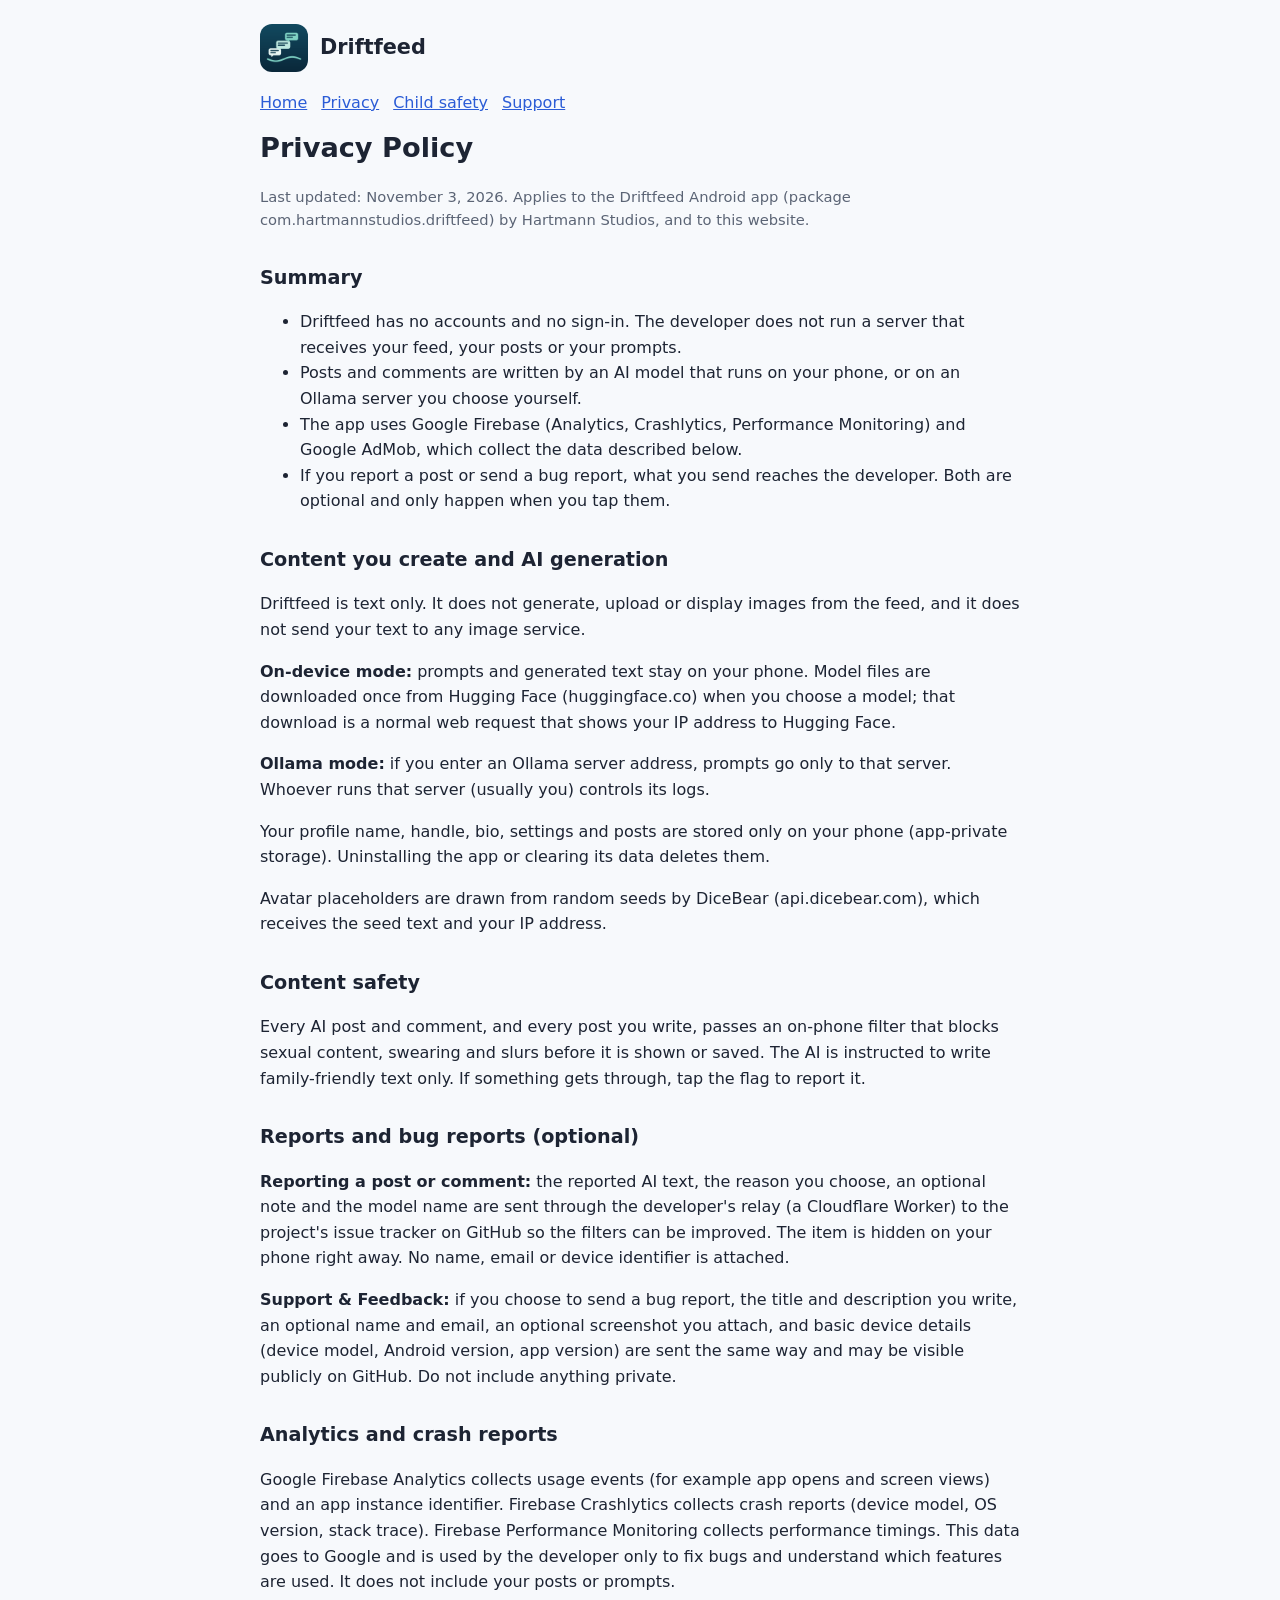
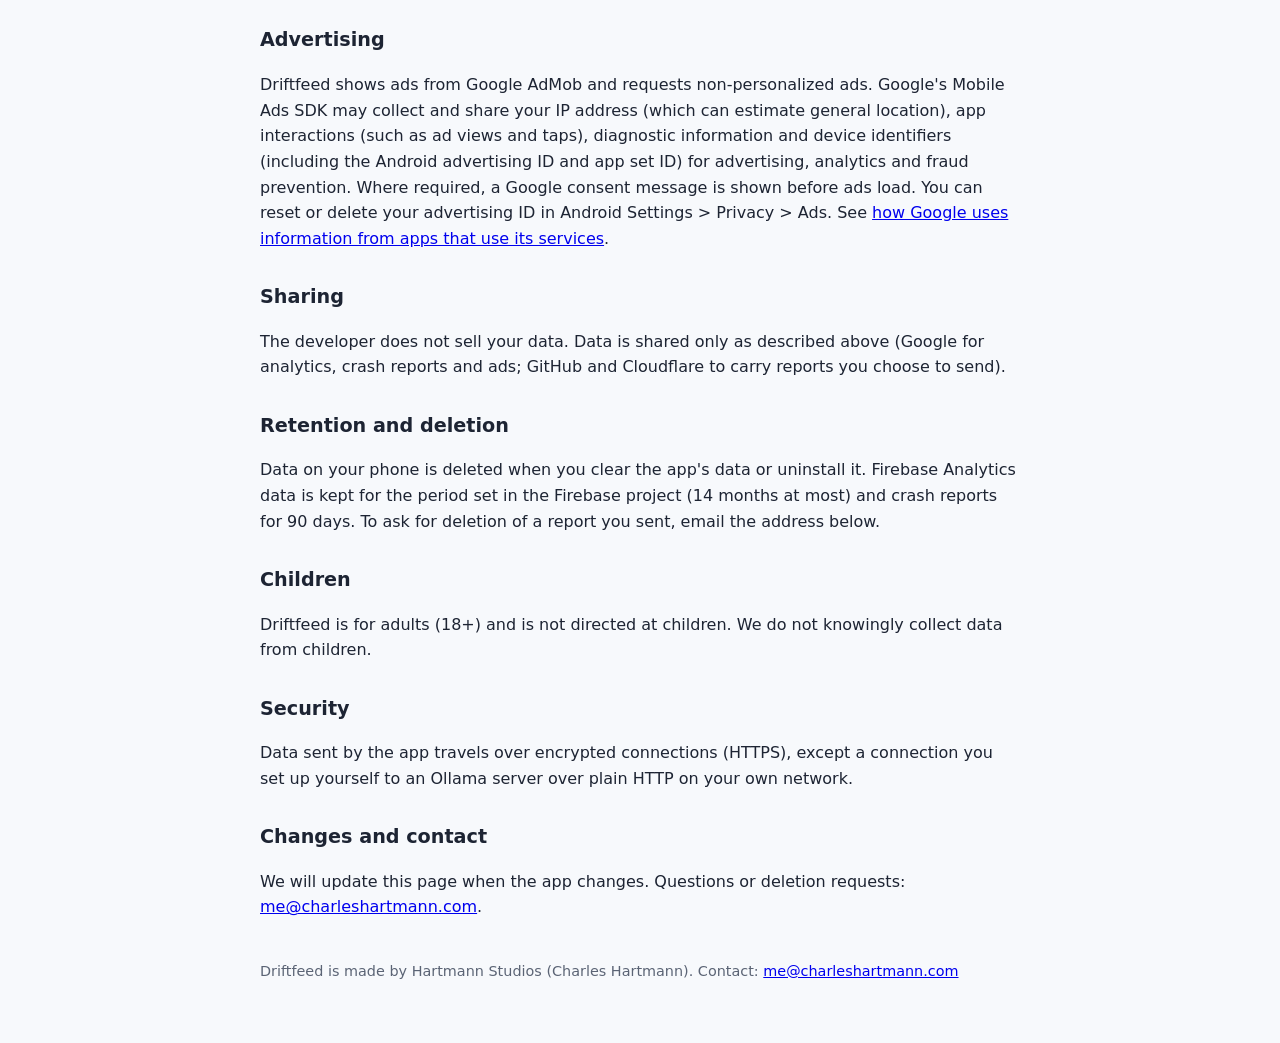
==== privacy/index.html @ 32bdaf29 "Driftfeed site: home, privacy policy, child safety, support" ====
<!doctype html><html lang="en"><head><meta charset="utf-8"><meta name="viewport" content="width=device-width,initial-scale=1">
<title>Privacy Policy - Driftfeed</title><link rel="stylesheet" href="../styles.css"><link rel="icon" href="../icon.png"></head><body>
<header><img src="../icon.png" alt=""><a href="../">Driftfeed</a></header>
<nav><a href="../">Home</a><a href="../privacy/">Privacy</a><a href="../child-safety/">Child safety</a><a href="../support/">Support</a></nav>
<h1>Privacy Policy</h1>
<p class="meta">Last updated: November 3, 2026. Applies to the Driftfeed Android app (package com.hartmannstudios.driftfeed) by Hartmann Studios, and to this website.</p>
<h2>Summary</h2>
<ul><li>Driftfeed has no accounts and no sign-in. The developer does not run a server that receives your feed, your posts or your prompts.</li>
<li>Posts and comments are written by an AI model that runs on your phone, or on an Ollama server you choose yourself.</li>
<li>The app uses Google Firebase (Analytics, Crashlytics, Performance Monitoring) and Google AdMob, which collect the data described below.</li>
<li>If you report a post or send a bug report, what you send reaches the developer. Both are optional and only happen when you tap them.</li></ul>
<h2>Content you create and AI generation</h2>
<p>Driftfeed is text only. It does not generate, upload or display images from the feed, and it does not send your text to any image service.</p>
<p><b>On-device mode:</b> prompts and generated text stay on your phone. Model files are downloaded once from Hugging Face (huggingface.co) when you choose a model; that download is a normal web request that shows your IP address to Hugging Face.</p>
<p><b>Ollama mode:</b> if you enter an Ollama server address, prompts go only to that server. Whoever runs that server (usually you) controls its logs.</p>
<p>Your profile name, handle, bio, settings and posts are stored only on your phone (app-private storage). Uninstalling the app or clearing its data deletes them.</p>
<p>Avatar placeholders are drawn from random seeds by DiceBear (api.dicebear.com), which receives the seed text and your IP address.</p>
<h2>Content safety</h2>
<p>Every AI post and comment, and every post you write, passes an on-phone filter that blocks sexual content, swearing and slurs before it is shown or saved. The AI is instructed to write family-friendly text only. If something gets through, tap the flag to report it.</p>
<h2>Reports and bug reports (optional)</h2>
<p><b>Reporting a post or comment:</b> the reported AI text, the reason you choose, an optional note and the model name are sent through the developer's relay (a Cloudflare Worker) to the project's issue tracker on GitHub so the filters can be improved. The item is hidden on your phone right away. No name, email or device identifier is attached.</p>
<p><b>Support &amp; Feedback:</b> if you choose to send a bug report, the title and description you write, an optional name and email, an optional screenshot you attach, and basic device details (device model, Android version, app version) are sent the same way and may be visible publicly on GitHub. Do not include anything private.</p>
<h2>Analytics and crash reports</h2>
<p>Google Firebase Analytics collects usage events (for example app opens and screen views) and an app instance identifier. Firebase Crashlytics collects crash reports (device model, OS version, stack trace). Firebase Performance Monitoring collects performance timings. This data goes to Google and is used by the developer only to fix bugs and understand which features are used. It does not include your posts or prompts.</p>
<h2>Advertising</h2>
<p>Driftfeed shows ads from Google AdMob and requests non-personalized ads. Google's Mobile Ads SDK may collect and share your IP address (which can estimate general location), app interactions (such as ad views and taps), diagnostic information and device identifiers (including the Android advertising ID and app set ID) for advertising, analytics and fraud prevention. Where required, a Google consent message is shown before ads load. You can reset or delete your advertising ID in Android Settings &gt; Privacy &gt; Ads. See <a href="https://policies.google.com/technologies/partner-sites">how Google uses information from apps that use its services</a>.</p>
<h2>Sharing</h2>
<p>The developer does not sell your data. Data is shared only as described above (Google for analytics, crash reports and ads; GitHub and Cloudflare to carry reports you choose to send).</p>
<h2>Retention and deletion</h2>
<p>Data on your phone is deleted when you clear the app's data or uninstall it. Firebase Analytics data is kept for the period set in the Firebase project (14 months at most) and crash reports for 90 days. To ask for deletion of a report you sent, email the address below.</p>
<h2>Children</h2>
<p>Driftfeed is for adults (18+) and is not directed at children. We do not knowingly collect data from children.</p>
<h2>Security</h2>
<p>Data sent by the app travels over encrypted connections (HTTPS), except a connection you set up yourself to an Ollama server over plain HTTP on your own network.</p>
<h2>Changes and contact</h2>
<p>We will update this page when the app changes. Questions or deletion requests: <a href="mailto:me@charleshartmann.com">me@charleshartmann.com</a>.</p>
<footer>Driftfeed is made by Hartmann Studios (Charles Hartmann). Contact: <a href="mailto:me@charleshartmann.com">me@charleshartmann.com</a></footer></body></html>
---- styles.css ----
body{font-family:system-ui,-apple-system,Segoe UI,Roboto,sans-serif;max-width:760px;margin:0 auto;padding:24px 18px 60px;color:#1d2433;line-height:1.6;background:#f7f9fc}
header{display:flex;align-items:center;gap:12px;margin-bottom:18px}header img{width:48px;height:48px;border-radius:12px}
header a{color:inherit;text-decoration:none;font-weight:700;font-size:1.3rem}nav a{margin-right:14px;color:#2b5cd6}
h1{font-size:1.7rem;margin:.4em 0}h2{font-size:1.2rem;margin-top:1.6em}.meta{color:#5b6475;font-size:.92rem}
.card{background:#fff;border-radius:14px;padding:16px 18px;box-shadow:0 1px 3px rgba(0,0,0,.08);margin:14px 0}
.soon{display:inline-block;background:#e6edff;color:#2b4fb3;border-radius:999px;padding:4px 12px;font-weight:600}
footer{margin-top:40px;color:#5b6475;font-size:.9rem}
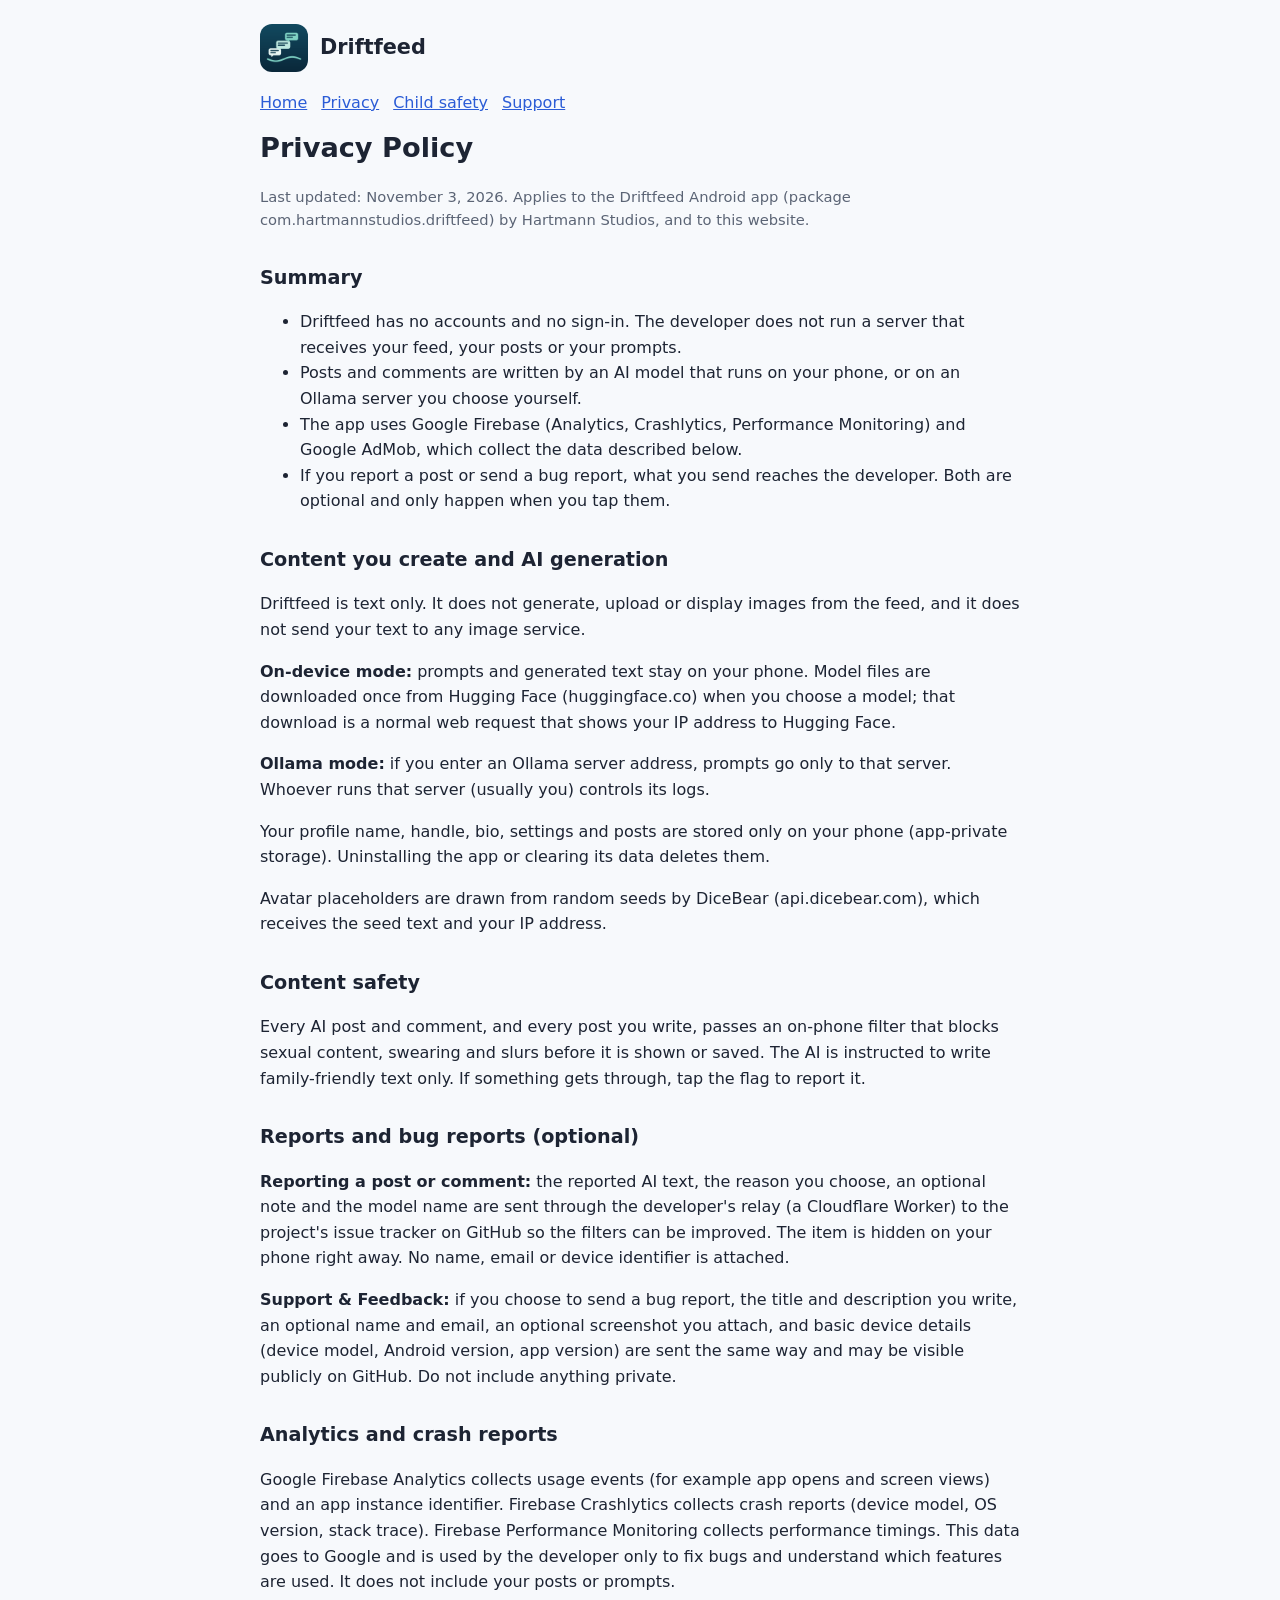
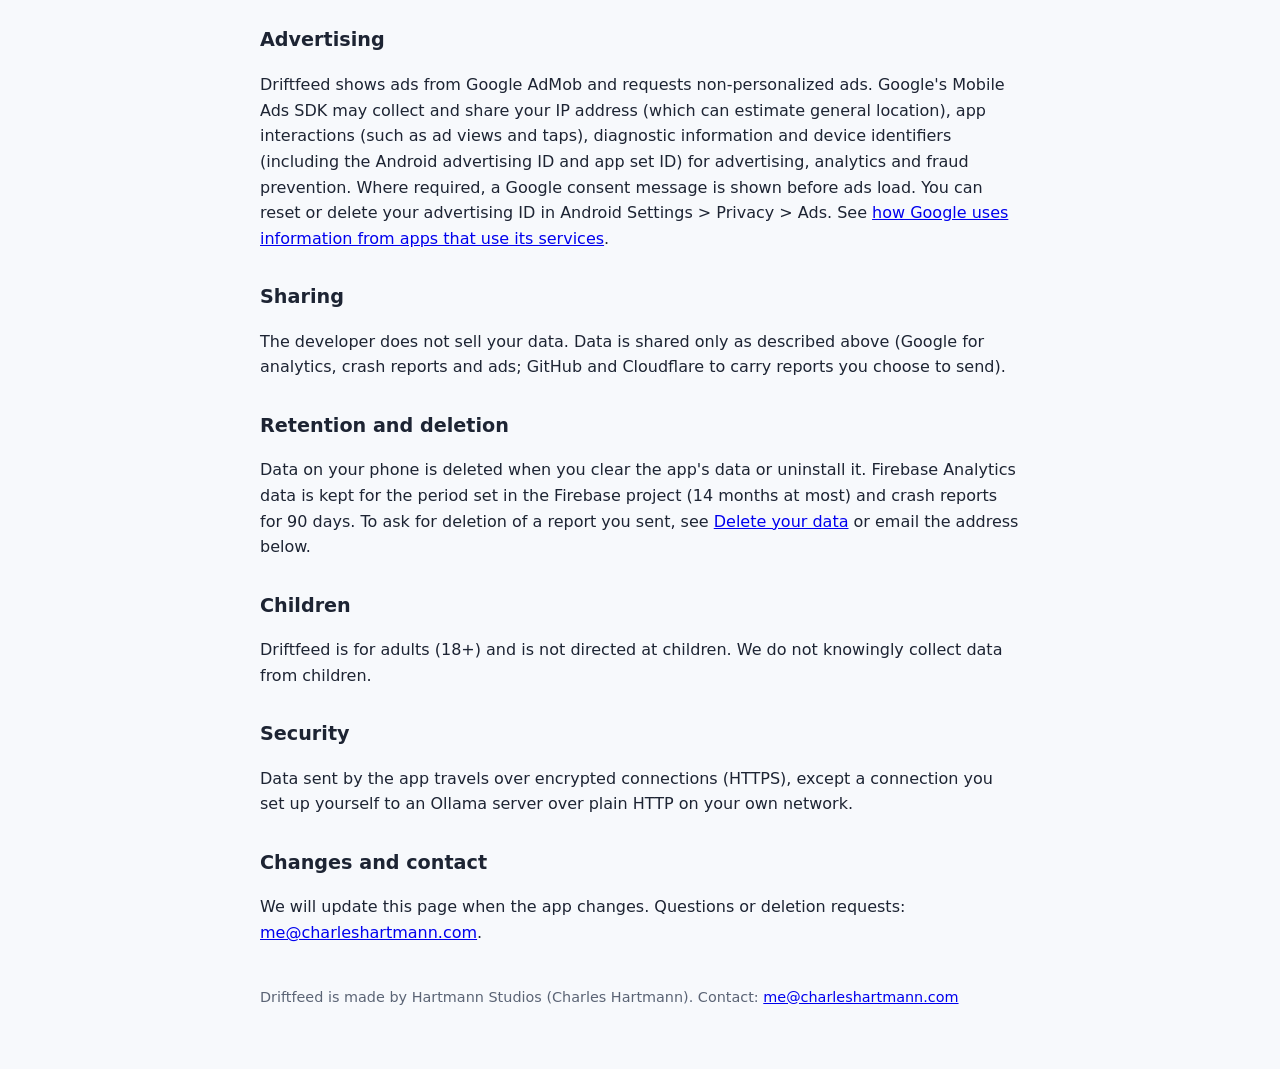
==== commit 3df04dc0: "Add data deletion page" ====
--- a/privacy/index.html
+++ b/privacy/index.html
@@ -27,7 +27,7 @@
 <h2>Sharing</h2>
 <p>The developer does not sell your data. Data is shared only as described above (Google for analytics, crash reports and ads; GitHub and Cloudflare to carry reports you choose to send).</p>
 <h2>Retention and deletion</h2>
-<p>Data on your phone is deleted when you clear the app's data or uninstall it. Firebase Analytics data is kept for the period set in the Firebase project (14 months at most) and crash reports for 90 days. To ask for deletion of a report you sent, email the address below.</p>
+<p>Data on your phone is deleted when you clear the app's data or uninstall it. Firebase Analytics data is kept for the period set in the Firebase project (14 months at most) and crash reports for 90 days. To ask for deletion of a report you sent, see <a href="../delete/">Delete your data</a> or email the address below.</p>
 <h2>Children</h2>
 <p>Driftfeed is for adults (18+) and is not directed at children. We do not knowingly collect data from children.</p>
 <h2>Security</h2>
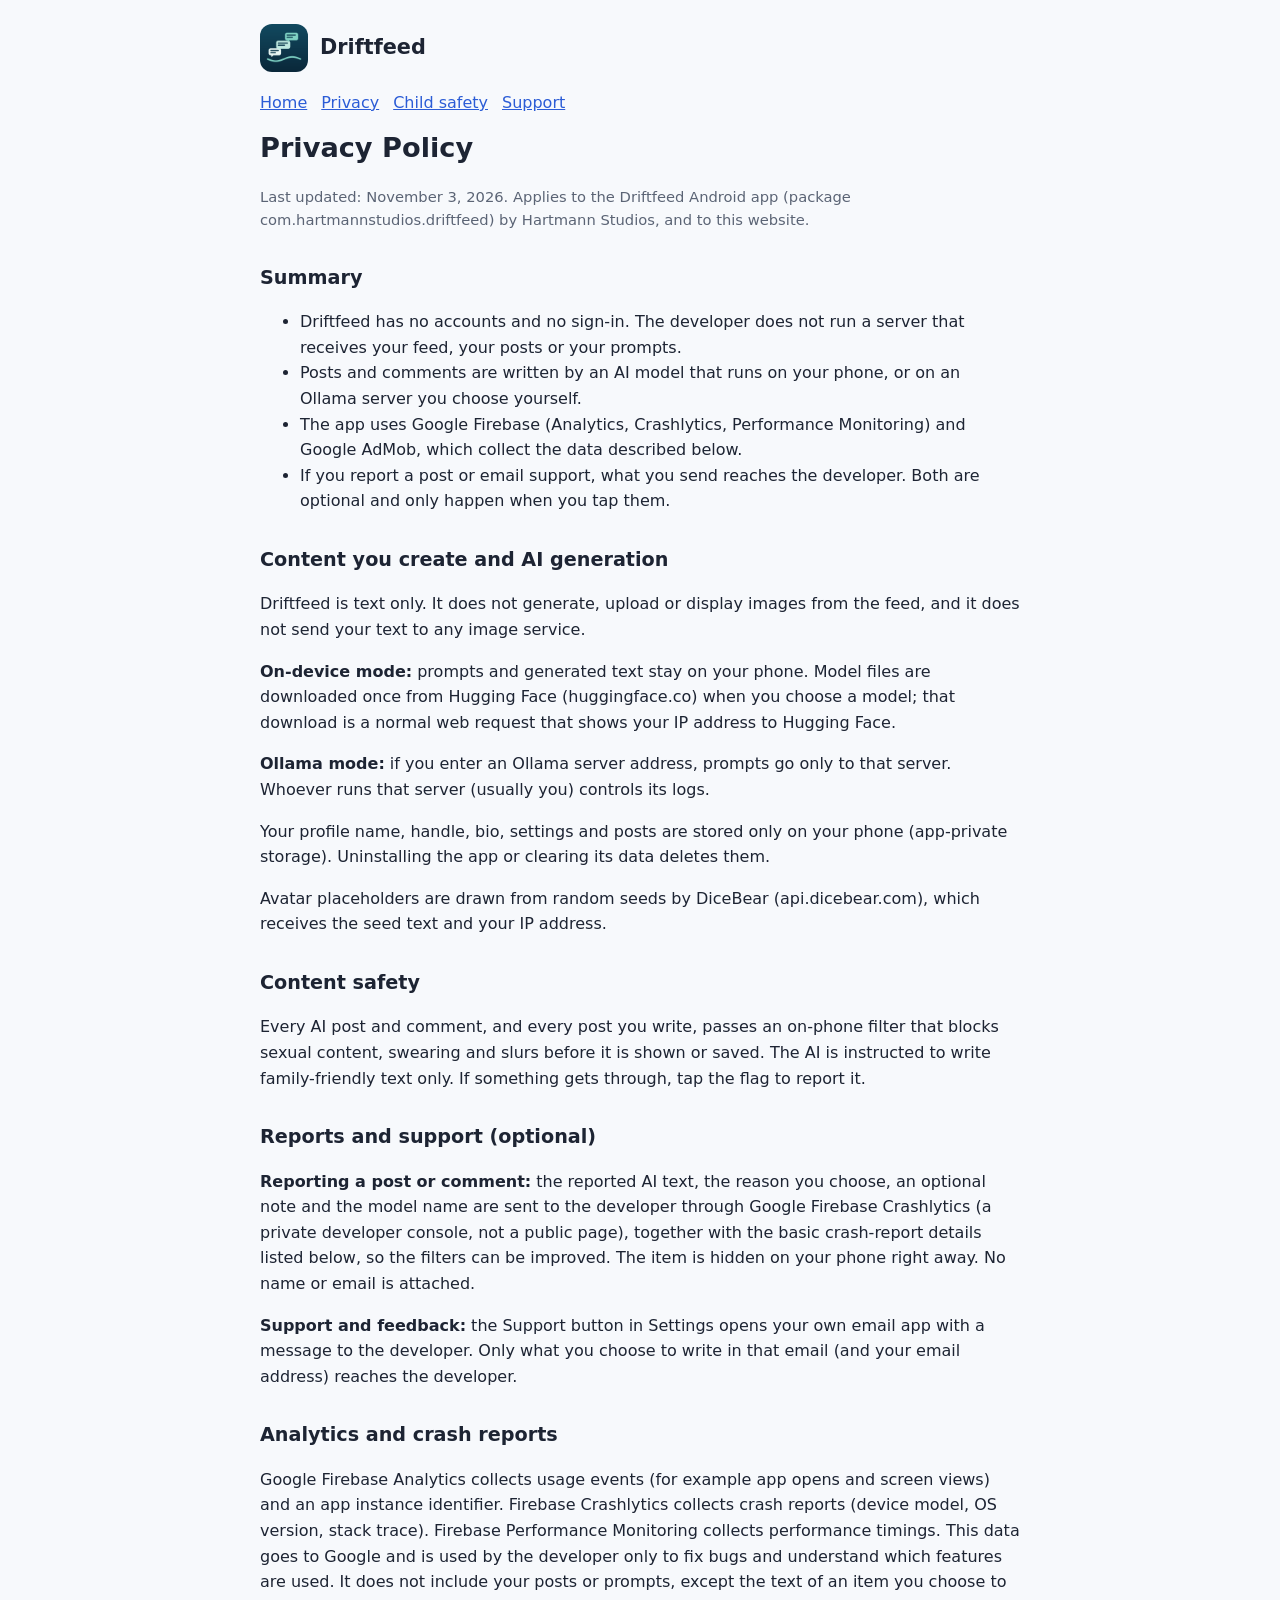
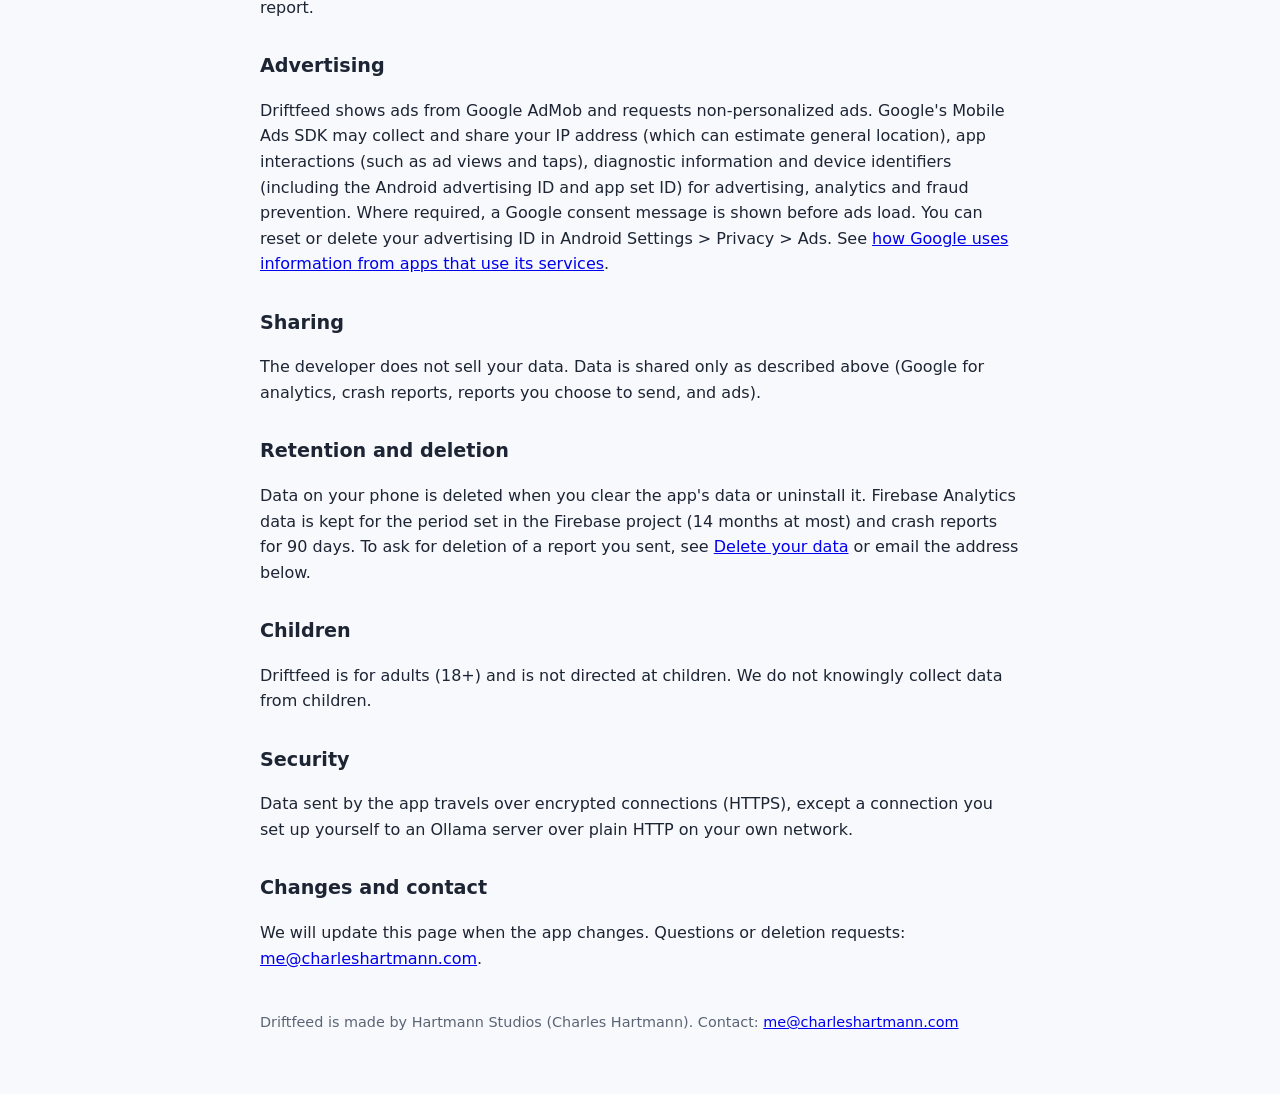
==== commit 4bfa7040: "Privacy: reports via the private crash console, support by email" ====
--- a/privacy/index.html
+++ b/privacy/index.html
@@ -8,7 +8,7 @@
 <ul><li>Driftfeed has no accounts and no sign-in. The developer does not run a server that receives your feed, your posts or your prompts.</li>
 <li>Posts and comments are written by an AI model that runs on your phone, or on an Ollama server you choose yourself.</li>
 <li>The app uses Google Firebase (Analytics, Crashlytics, Performance Monitoring) and Google AdMob, which collect the data described below.</li>
-<li>If you report a post or send a bug report, what you send reaches the developer. Both are optional and only happen when you tap them.</li></ul>
+<li>If you report a post or email support, what you send reaches the developer. Both are optional and only happen when you tap them.</li></ul>
 <h2>Content you create and AI generation</h2>
 <p>Driftfeed is text only. It does not generate, upload or display images from the feed, and it does not send your text to any image service.</p>
 <p><b>On-device mode:</b> prompts and generated text stay on your phone. Model files are downloaded once from Hugging Face (huggingface.co) when you choose a model; that download is a normal web request that shows your IP address to Hugging Face.</p>
@@ -17,15 +17,15 @@
 <p>Avatar placeholders are drawn from random seeds by DiceBear (api.dicebear.com), which receives the seed text and your IP address.</p>
 <h2>Content safety</h2>
 <p>Every AI post and comment, and every post you write, passes an on-phone filter that blocks sexual content, swearing and slurs before it is shown or saved. The AI is instructed to write family-friendly text only. If something gets through, tap the flag to report it.</p>
-<h2>Reports and bug reports (optional)</h2>
-<p><b>Reporting a post or comment:</b> the reported AI text, the reason you choose, an optional note and the model name are sent through the developer's relay (a Cloudflare Worker) to the project's issue tracker on GitHub so the filters can be improved. The item is hidden on your phone right away. No name, email or device identifier is attached.</p>
-<p><b>Support &amp; Feedback:</b> if you choose to send a bug report, the title and description you write, an optional name and email, an optional screenshot you attach, and basic device details (device model, Android version, app version) are sent the same way and may be visible publicly on GitHub. Do not include anything private.</p>
+<h2>Reports and support (optional)</h2>
+<p><b>Reporting a post or comment:</b> the reported AI text, the reason you choose, an optional note and the model name are sent to the developer through Google Firebase Crashlytics (a private developer console, not a public page), together with the basic crash-report details listed below, so the filters can be improved. The item is hidden on your phone right away. No name or email is attached.</p>
+<p><b>Support and feedback:</b> the Support button in Settings opens your own email app with a message to the developer. Only what you choose to write in that email (and your email address) reaches the developer.</p>
 <h2>Analytics and crash reports</h2>
-<p>Google Firebase Analytics collects usage events (for example app opens and screen views) and an app instance identifier. Firebase Crashlytics collects crash reports (device model, OS version, stack trace). Firebase Performance Monitoring collects performance timings. This data goes to Google and is used by the developer only to fix bugs and understand which features are used. It does not include your posts or prompts.</p>
+<p>Google Firebase Analytics collects usage events (for example app opens and screen views) and an app instance identifier. Firebase Crashlytics collects crash reports (device model, OS version, stack trace). Firebase Performance Monitoring collects performance timings. This data goes to Google and is used by the developer only to fix bugs and understand which features are used. It does not include your posts or prompts, except the text of an item you choose to report.</p>
 <h2>Advertising</h2>
 <p>Driftfeed shows ads from Google AdMob and requests non-personalized ads. Google's Mobile Ads SDK may collect and share your IP address (which can estimate general location), app interactions (such as ad views and taps), diagnostic information and device identifiers (including the Android advertising ID and app set ID) for advertising, analytics and fraud prevention. Where required, a Google consent message is shown before ads load. You can reset or delete your advertising ID in Android Settings &gt; Privacy &gt; Ads. See <a href="https://policies.google.com/technologies/partner-sites">how Google uses information from apps that use its services</a>.</p>
 <h2>Sharing</h2>
-<p>The developer does not sell your data. Data is shared only as described above (Google for analytics, crash reports and ads; GitHub and Cloudflare to carry reports you choose to send).</p>
+<p>The developer does not sell your data. Data is shared only as described above (Google for analytics, crash reports, reports you choose to send, and ads).</p>
 <h2>Retention and deletion</h2>
 <p>Data on your phone is deleted when you clear the app's data or uninstall it. Firebase Analytics data is kept for the period set in the Firebase project (14 months at most) and crash reports for 90 days. To ask for deletion of a report you sent, see <a href="../delete/">Delete your data</a> or email the address below.</p>
 <h2>Children</h2>
